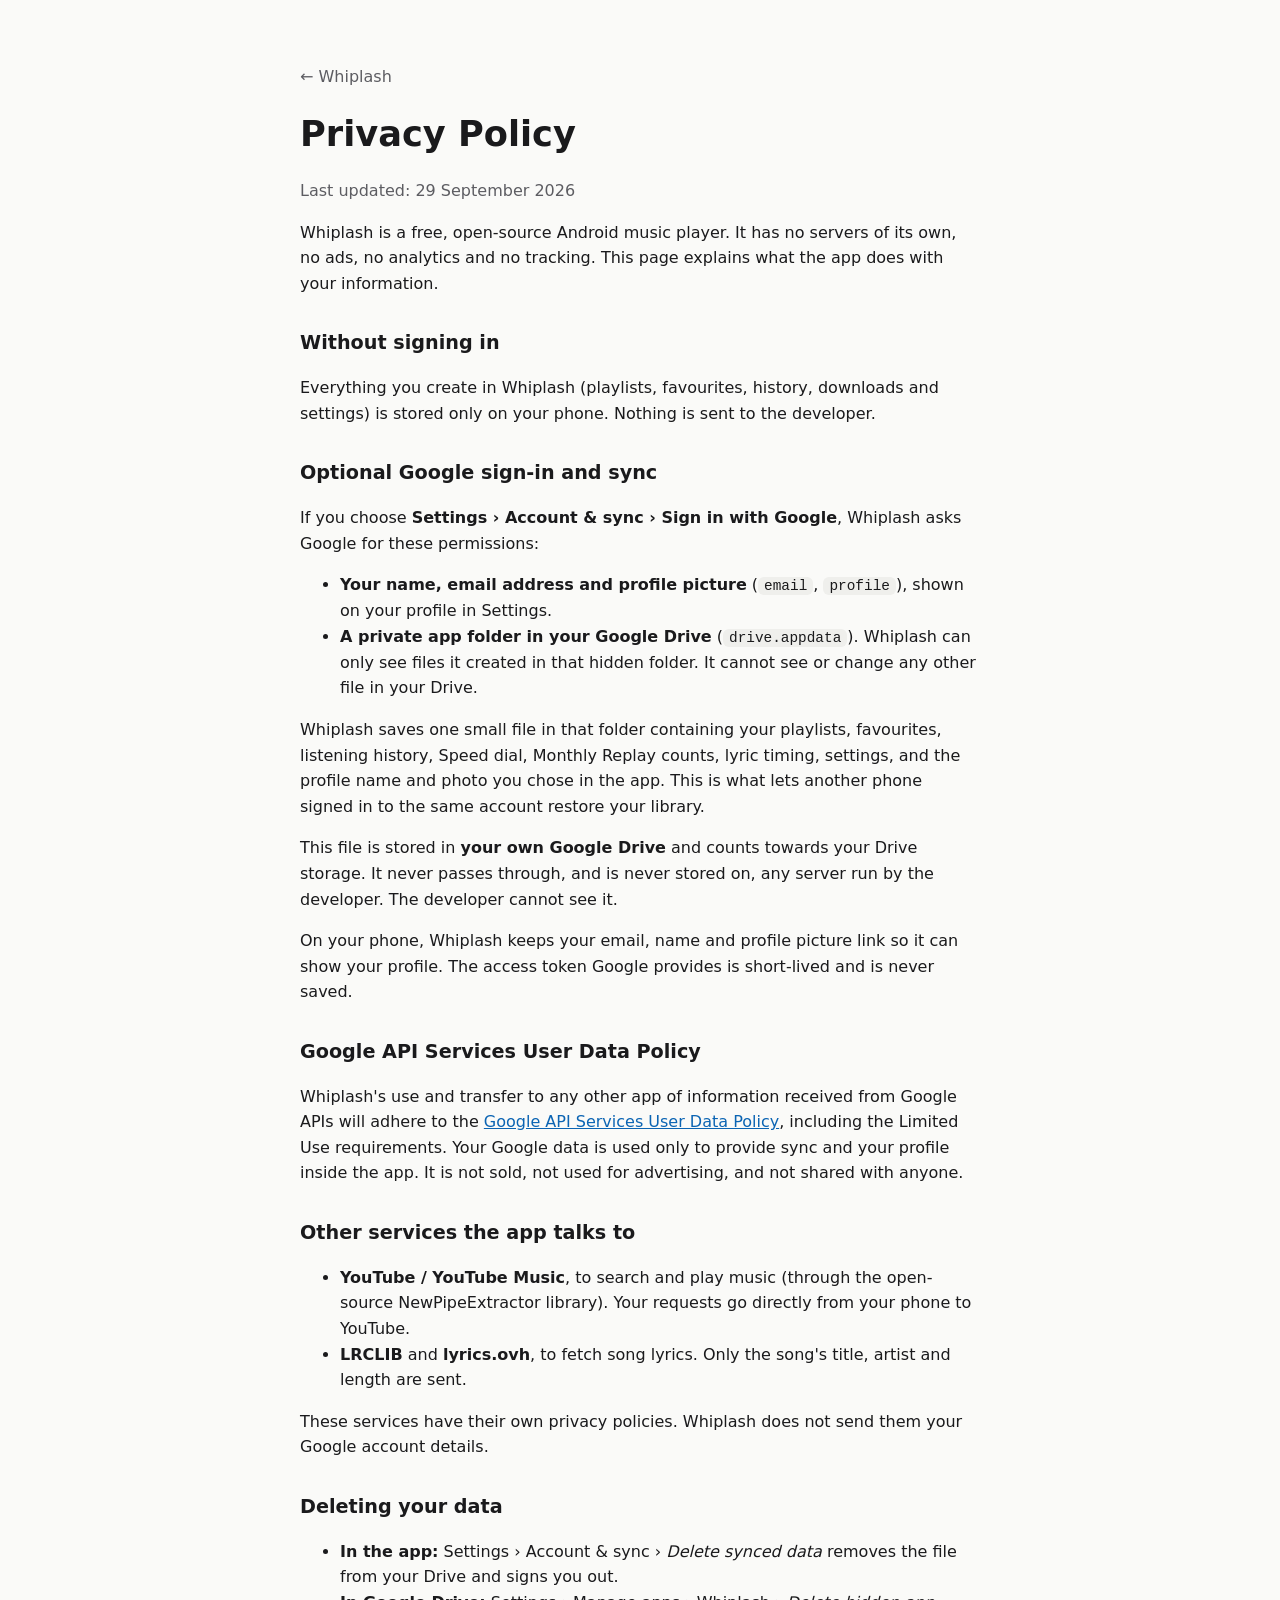
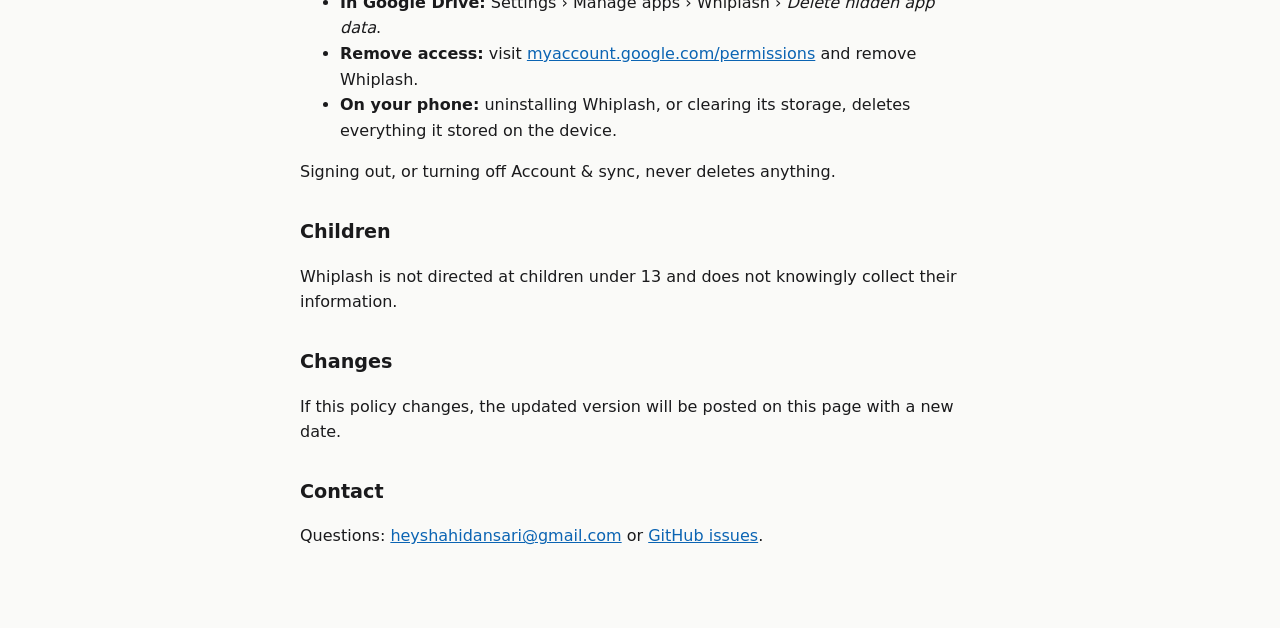
==== docs/privacy.html @ 2f2347d3 "Add optional Google Drive sync, account profile and policy pages - Settings > Account & sync: option" ====
<!doctype html>
<html lang="en">
<head>
<meta charset="utf-8">
<meta name="viewport" content="width=device-width, initial-scale=1">
<title>Privacy Policy · Whiplash</title>
<link rel="stylesheet" href="style.css">
</head>
<body>
<main>
<p class="back"><a href="./">← Whiplash</a></p>
<h1>Privacy Policy</h1>
<p class="muted">Last updated: 29 September 2026</p>

<p>Whiplash is a free, open-source Android music player. It has no servers of its own, no ads, no analytics and no tracking. This page explains what the app does with your information.</p>

<h2>Without signing in</h2>
<p>Everything you create in Whiplash (playlists, favourites, history, downloads and settings) is stored only on your phone. Nothing is sent to the developer.</p>

<h2>Optional Google sign-in and sync</h2>
<p>If you choose <strong>Settings › Account &amp; sync › Sign in with Google</strong>, Whiplash asks Google for these permissions:</p>
<ul>
  <li><strong>Your name, email address and profile picture</strong> (<code>email</code>, <code>profile</code>), shown on your profile in Settings.</li>
  <li><strong>A private app folder in your Google Drive</strong> (<code>drive.appdata</code>). Whiplash can only see files it created in that hidden folder. It cannot see or change any other file in your Drive.</li>
</ul>
<p>Whiplash saves one small file in that folder containing your playlists, favourites, listening history, Speed dial, Monthly Replay counts, lyric timing, settings, and the profile name and photo you chose in the app. This is what lets another phone signed in to the same account restore your library.</p>
<p>This file is stored in <strong>your own Google Drive</strong> and counts towards your Drive storage. It never passes through, and is never stored on, any server run by the developer. The developer cannot see it.</p>
<p>On your phone, Whiplash keeps your email, name and profile picture link so it can show your profile. The access token Google provides is short-lived and is never saved.</p>

<h2>Google API Services User Data Policy</h2>
<p>Whiplash's use and transfer to any other app of information received from Google APIs will adhere to the <a href="https://developers.google.com/terms/api-services-user-data-policy">Google API Services User Data Policy</a>, including the Limited Use requirements. Your Google data is used only to provide sync and your profile inside the app. It is not sold, not used for advertising, and not shared with anyone.</p>

<h2>Other services the app talks to</h2>
<ul>
  <li><strong>YouTube / YouTube Music</strong>, to search and play music (through the open-source NewPipeExtractor library). Your requests go directly from your phone to YouTube.</li>
  <li><strong>LRCLIB</strong> and <strong>lyrics.ovh</strong>, to fetch song lyrics. Only the song's title, artist and length are sent.</li>
</ul>
<p>These services have their own privacy policies. Whiplash does not send them your Google account details.</p>

<h2>Deleting your data</h2>
<ul>
  <li><strong>In the app:</strong> Settings › Account &amp; sync › <em>Delete synced data</em> removes the file from your Drive and signs you out.</li>
  <li><strong>In Google Drive:</strong> Settings › Manage apps › Whiplash › <em>Delete hidden app data</em>.</li>
  <li><strong>Remove access:</strong> visit <a href="https://myaccount.google.com/permissions">myaccount.google.com/permissions</a> and remove Whiplash.</li>
  <li><strong>On your phone:</strong> uninstalling Whiplash, or clearing its storage, deletes everything it stored on the device.</li>
</ul>
<p>Signing out, or turning off Account &amp; sync, never deletes anything.</p>

<h2>Children</h2>
<p>Whiplash is not directed at children under 13 and does not knowingly collect their information.</p>

<h2>Changes</h2>
<p>If this policy changes, the updated version will be posted on this page with a new date.</p>

<h2>Contact</h2>
<p>Questions: <a href="mailto:heyshahidansari@gmail.com">heyshahidansari@gmail.com</a> or <a href="https://github.com/shahidthisside/Whiplash/issues">GitHub issues</a>.</p>
</main>
</body>
</html>
---- docs/style.css ----
:root { color-scheme: dark light; --bg: #0b0b0c; --fg: #ecebe6; --muted: #a3a29c; --accent: #7cc4ff; --card: #17171a; }
@media (prefers-color-scheme: light) { :root { --bg: #fafaf8; --fg: #1a1a1c; --muted: #5d5d62; --accent: #0b64b3; --card: #efefec; } }
* { box-sizing: border-box; }
body { margin: 0; background: var(--bg); color: var(--fg); font: 16px/1.6 system-ui, -apple-system, "Segoe UI", Roboto, sans-serif; }
main { max-width: 720px; margin: 0 auto; padding: 48px 20px 64px; }
h1 { font-size: 2.2rem; margin: 0 0 8px; }
h2 { font-size: 1.2rem; margin: 32px 0 8px; }
a { color: var(--accent); }
code { background: var(--card); padding: 1px 6px; border-radius: 6px; font-size: 0.9em; }
.muted, .back { color: var(--muted); }
.back a { color: var(--muted); text-decoration: none; }
.lead { font-size: 1.15rem; color: var(--muted); }
.actions { margin: 28px 0; display: flex; gap: 12px; flex-wrap: wrap; }
.button { display: inline-block; padding: 12px 22px; border-radius: 999px; background: var(--fg); color: var(--bg); text-decoration: none; font-weight: 600; }
.button.ghost { background: var(--card); color: var(--fg); }
footer { margin-top: 48px; color: var(--muted); font-size: 0.9rem; }
footer a { color: var(--muted); }
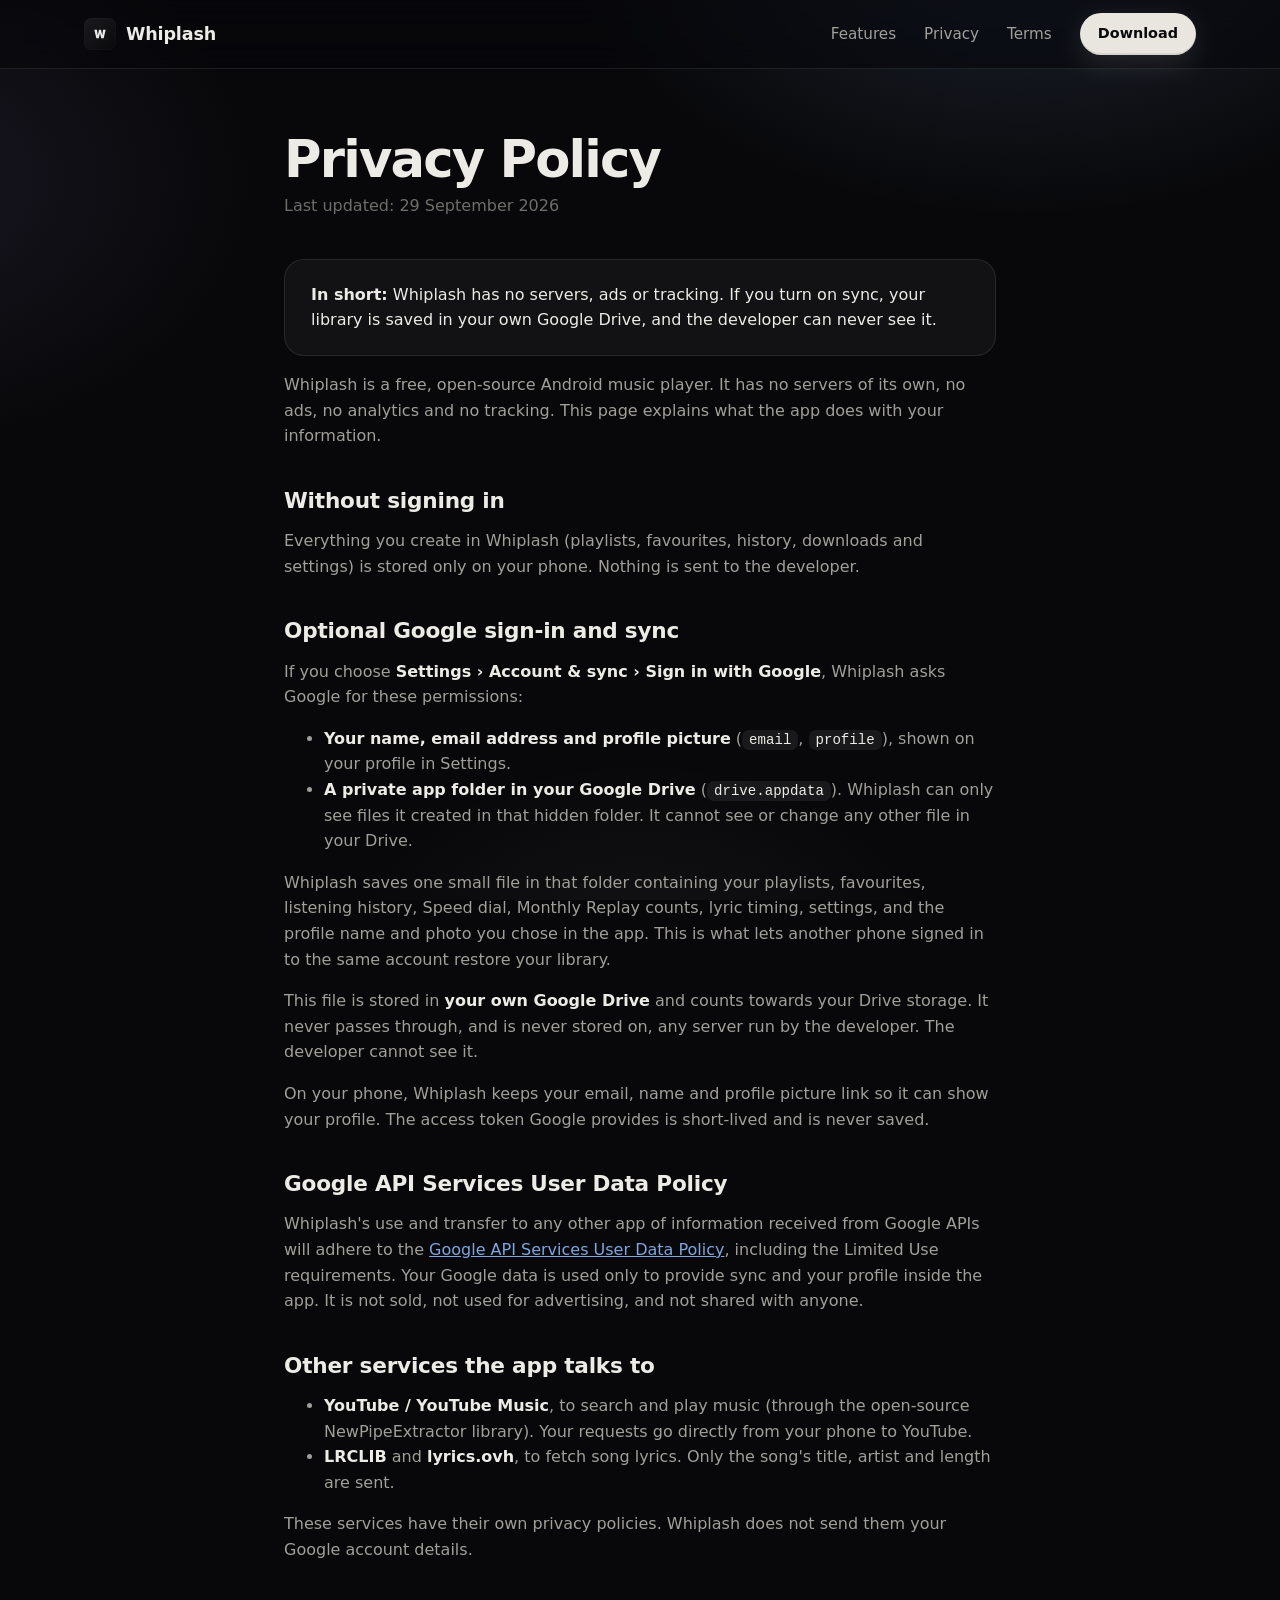
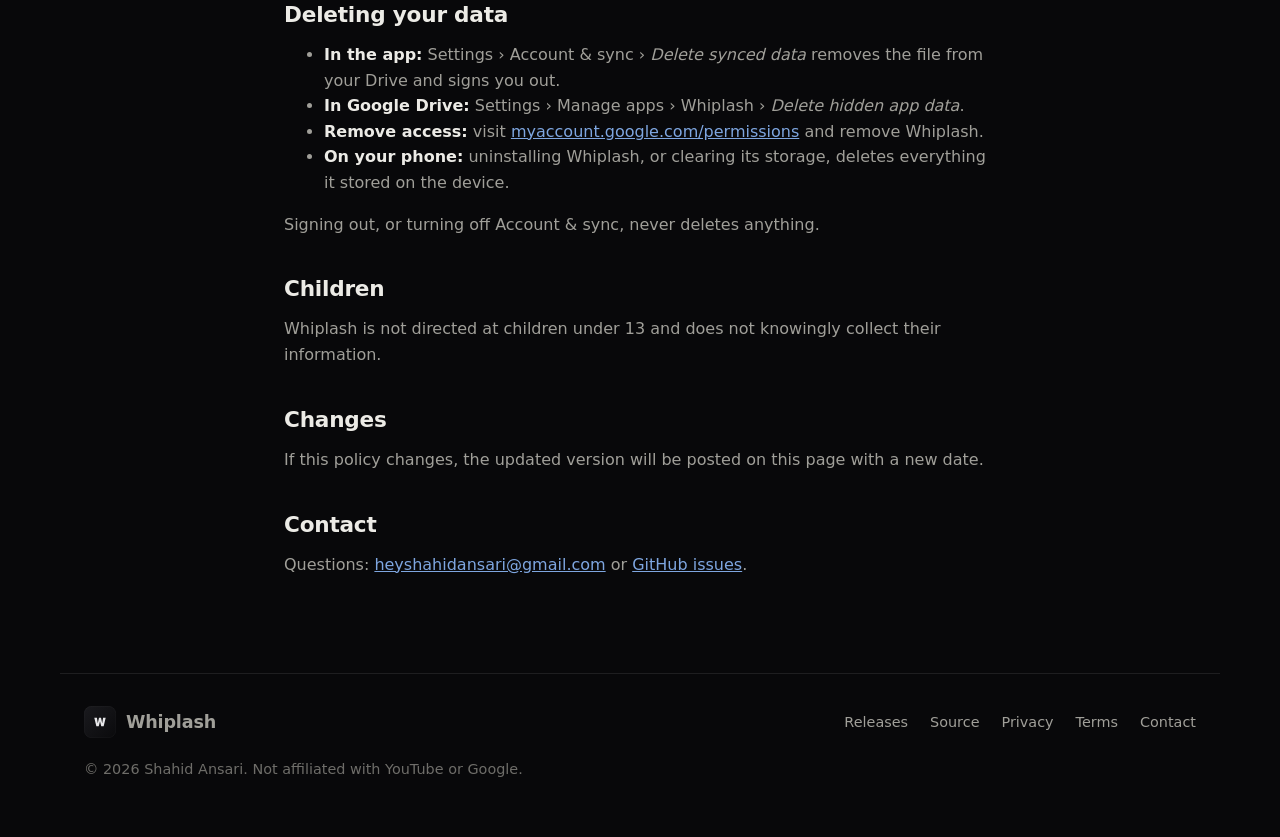
==== commit a0397f41: "Redesign website: dark landing page with screenshots, download and FAQ - New hero with app logo, liv" ====
--- a/docs/privacy.html
+++ b/docs/privacy.html
@@ -4,13 +4,28 @@
 <meta charset="utf-8">
 <meta name="viewport" content="width=device-width, initial-scale=1">
 <title>Privacy Policy · Whiplash</title>
+<link rel="icon" href="assets/logo.svg" type="image/svg+xml">
+<meta name="theme-color" content="#08080a">
 <link rel="stylesheet" href="style.css">
 </head>
 <body>
-<main>
-<p class="back"><a href="./">← Whiplash</a></p>
+<a class="skip" href="#main">Skip to content</a>
+<div class="aurora" aria-hidden="true"></div>
+<header class="nav scrolled">
+  <div class="wrap">
+    <a class="brand" href="./"><img src="assets/logo.svg" alt="" width="32" height="32">Whiplash</a>
+    <nav class="nav-links" aria-label="Main">
+      <a href="./#features">Features</a>
+      <a href="privacy.html">Privacy</a>
+      <a href="terms.html">Terms</a>
+      <a class="btn small" href="https://github.com/shahidthisside/Whiplash/releases/latest">Download</a>
+    </nav>
+  </div>
+</header>
+<main id="main" class="doc">
 <h1>Privacy Policy</h1>
-<p class="muted">Last updated: 29 September 2026</p>
+<p class="updated">Last updated: 29 September 2026</p>
+<div class="summary"><p><strong>In short:</strong> Whiplash has no servers, ads or tracking. If you turn on sync, your library is saved in your own Google Drive, and the developer can never see it.</p></div>
 
 <p>Whiplash is a free, open-source Android music player. It has no servers of its own, no ads, no analytics and no tracking. This page explains what the app does with your information.</p>
 
@@ -55,5 +70,18 @@
 <h2>Contact</h2>
 <p>Questions: <a href="mailto:heyshahidansari@gmail.com">heyshahidansari@gmail.com</a> or <a href="https://github.com/shahidthisside/Whiplash/issues">GitHub issues</a>.</p>
 </main>
+<footer>
+  <div class="wrap">
+    <a class="brand" href="./"><img src="assets/logo.svg" alt="" width="28" height="28">Whiplash</a>
+    <nav aria-label="Footer">
+      <a href="https://github.com/shahidthisside/Whiplash/releases">Releases</a>
+      <a href="https://github.com/shahidthisside/Whiplash">Source</a>
+      <a href="privacy.html">Privacy</a>
+      <a href="terms.html">Terms</a>
+      <a href="mailto:heyshahidansari@gmail.com">Contact</a>
+    </nav>
+    <p style="margin:0;width:100%">© 2026 Shahid Ansari. Not affiliated with YouTube or Google.</p>
+  </div>
+</footer>
 </body>
 </html>
--- a/docs/style.css
+++ b/docs/style.css
@@ -1,17 +1,277 @@
-:root { color-scheme: dark light; --bg: #0b0b0c; --fg: #ecebe6; --muted: #a3a29c; --accent: #7cc4ff; --card: #17171a; }
-@media (prefers-color-scheme: light) { :root { --bg: #fafaf8; --fg: #1a1a1c; --muted: #5d5d62; --accent: #0b64b3; --card: #efefec; } }
+/* Whiplash site — graphite + cream, matching the app. */
+:root {
+  --bg: #08080a;
+  --bg-2: #0f0f12;
+  --card: rgba(255, 255, 255, 0.045);
+  --card-strong: rgba(255, 255, 255, 0.07);
+  --border: rgba(255, 255, 255, 0.09);
+  --fg: #ecebe6;
+  --muted: #a09f99;
+  --faint: #6e6d69;
+  --cream: #e8e6de;
+  --blue: #7ea6e0;
+  --violet: #b59cff;
+  --radius: 22px;
+  --max: 1160px;
+  --font: "Inter", ui-sans-serif, system-ui, -apple-system, "Segoe UI", Roboto, sans-serif;
+}
+
 * { box-sizing: border-box; }
-body { margin: 0; background: var(--bg); color: var(--fg); font: 16px/1.6 system-ui, -apple-system, "Segoe UI", Roboto, sans-serif; }
-main { max-width: 720px; margin: 0 auto; padding: 48px 20px 64px; }
-h1 { font-size: 2.2rem; margin: 0 0 8px; }
-h2 { font-size: 1.2rem; margin: 32px 0 8px; }
-a { color: var(--accent); }
-code { background: var(--card); padding: 1px 6px; border-radius: 6px; font-size: 0.9em; }
-.muted, .back { color: var(--muted); }
-.back a { color: var(--muted); text-decoration: none; }
-.lead { font-size: 1.15rem; color: var(--muted); }
-.actions { margin: 28px 0; display: flex; gap: 12px; flex-wrap: wrap; }
-.button { display: inline-block; padding: 12px 22px; border-radius: 999px; background: var(--fg); color: var(--bg); text-decoration: none; font-weight: 600; }
-.button.ghost { background: var(--card); color: var(--fg); }
-footer { margin-top: 48px; color: var(--muted); font-size: 0.9rem; }
-footer a { color: var(--muted); }
+html { scroll-behavior: smooth; -webkit-text-size-adjust: 100%; }
+body {
+  margin: 0;
+  background: var(--bg);
+  color: var(--fg);
+  font: 16px/1.6 var(--font);
+  -webkit-font-smoothing: antialiased;
+  overflow-x: hidden;
+}
+img { max-width: 100%; height: auto; display: block; }
+a { color: inherit; }
+:focus-visible { outline: 2px solid var(--cream); outline-offset: 3px; border-radius: 8px; }
+
+.skip { position: absolute; left: -999px; top: 8px; background: var(--cream); color: #000; padding: 8px 14px; border-radius: 999px; z-index: 100; }
+.skip:focus { left: 12px; }
+
+.wrap { max-width: var(--max); margin: 0 auto; padding: 0 24px; }
+
+/* ---------- Background glow ---------- */
+.aurora {
+  position: fixed; inset: 0; z-index: -1; pointer-events: none;
+  background:
+    radial-gradient(60vmax 40vmax at 80% -10%, rgba(126, 166, 224, 0.18), transparent 60%),
+    radial-gradient(50vmax 35vmax at -10% 20%, rgba(181, 156, 255, 0.10), transparent 60%),
+    radial-gradient(40vmax 30vmax at 50% 110%, rgba(232, 230, 222, 0.06), transparent 60%),
+    var(--bg);
+}
+.grain {
+  position: fixed; inset: 0; z-index: -1; pointer-events: none; opacity: 0.035;
+  background-image: url("data:image/svg+xml,%3Csvg xmlns='http://www.w3.org/2000/svg' width='160' height='160'%3E%3Cfilter id='n'%3E%3CfeTurbulence type='fractalNoise' baseFrequency='.9' numOctaves='3'/%3E%3C/filter%3E%3Crect width='100%25' height='100%25' filter='url(%23n)'/%3E%3C/svg%3E");
+}
+
+/* ---------- Nav ---------- */
+.nav {
+  position: sticky; top: 0; z-index: 50;
+  backdrop-filter: saturate(160%) blur(16px);
+  -webkit-backdrop-filter: saturate(160%) blur(16px);
+  background: rgba(8, 8, 10, 0.6);
+  border-bottom: 1px solid transparent;
+  transition: border-color .3s;
+}
+.nav.scrolled { border-bottom-color: var(--border); }
+.nav .wrap { display: flex; align-items: center; justify-content: space-between; height: 68px; }
+.brand { display: flex; align-items: center; gap: 10px; text-decoration: none; font-weight: 700; letter-spacing: -0.01em; font-size: 1.1rem; }
+.brand img { width: 32px; height: 32px; }
+.nav-links { display: flex; align-items: center; gap: 28px; }
+.nav-links a { text-decoration: none; color: var(--muted); font-size: 0.95rem; transition: color .2s; }
+.nav-links a:hover { color: var(--fg); }
+.nav-links .btn { color: #0a0a0c; }
+
+/* ---------- Buttons ---------- */
+.btn {
+  display: inline-flex; align-items: center; gap: 10px;
+  padding: 14px 26px; border-radius: 999px;
+  background: var(--cream); color: #0a0a0c;
+  font-weight: 600; text-decoration: none; font-size: 1rem;
+  box-shadow: 0 8px 30px rgba(232, 230, 222, 0.14), inset 0 -2px 0 rgba(0,0,0,.08);
+  transition: transform .2s ease, box-shadow .2s ease;
+}
+.btn:hover { transform: translateY(-2px); box-shadow: 0 14px 40px rgba(232, 230, 222, 0.22); }
+.btn svg { width: 20px; height: 20px; }
+.btn.small { padding: 9px 18px; font-size: 0.9rem; }
+.btn.ghost {
+  background: var(--card); color: var(--fg); box-shadow: none;
+  border: 1px solid var(--border);
+}
+.btn.ghost:hover { background: var(--card-strong); }
+
+/* ---------- Hero ---------- */
+.hero { padding: 72px 0 40px; }
+.hero .wrap { display: grid; grid-template-columns: 1.05fr 0.95fr; gap: 48px; align-items: center; }
+.pill {
+  display: inline-flex; align-items: center; gap: 8px;
+  padding: 6px 14px 6px 8px; border-radius: 999px;
+  background: var(--card); border: 1px solid var(--border);
+  color: var(--muted); font-size: 0.85rem; text-decoration: none;
+}
+.pill .dot { width: 8px; height: 8px; border-radius: 50%; background: #5bd68a; box-shadow: 0 0 10px #5bd68a; margin-left: 6px; }
+h1 {
+  font-size: clamp(2.6rem, 6vw, 4.6rem);
+  line-height: 1.02; letter-spacing: -0.035em; margin: 22px 0 20px; font-weight: 800;
+}
+.gradient-text {
+  background: linear-gradient(100deg, #ffffff 0%, #e8e6de 35%, var(--blue) 70%, var(--violet) 100%);
+  -webkit-background-clip: text; background-clip: text; color: transparent;
+}
+.lead { font-size: clamp(1.05rem, 1.6vw, 1.25rem); color: var(--muted); max-width: 34em; margin: 0 0 32px; }
+.cta { display: flex; flex-wrap: wrap; gap: 14px; align-items: center; }
+.meta { margin-top: 18px; color: var(--faint); font-size: 0.88rem; }
+.meta span + span::before { content: "·"; margin: 0 8px; }
+
+/* Phones */
+.phones { position: relative; height: 620px; }
+.phone {
+  position: absolute; width: 270px; aspect-ratio: 1080 / 2340;
+  border-radius: 40px; padding: 9px;
+  background: linear-gradient(145deg, #2a2a2f, #121215);
+  box-shadow: 0 40px 80px rgba(0,0,0,.55), 0 0 0 1px rgba(255,255,255,.08), inset 0 0 0 1px rgba(255,255,255,.04);
+}
+.phone img { width: 100%; height: 100% !important; object-fit: cover; object-position: top; border-radius: 32px; }
+.phone.front { right: 90px; top: 0; z-index: 2; animation: float 8s ease-in-out infinite; }
+.phone.back { right: -10px; top: 70px; transform: rotate(7deg) scale(.92); opacity: .9; filter: saturate(.9); animation: float2 9s ease-in-out infinite; }
+.glow { position: absolute; inset: 20% 5% 10% 20%; background: radial-gradient(closest-side, rgba(126,166,224,.35), transparent); filter: blur(40px); z-index: 0; }
+@keyframes float { 0%, 100% { transform: translateY(0); } 50% { transform: translateY(-12px); } }
+@keyframes float2 { 0%, 100% { transform: rotate(7deg) scale(.92) translateY(0); } 50% { transform: rotate(7deg) scale(.92) translateY(10px); } }
+
+/* ---------- Sections ---------- */
+section { padding: 96px 0; }
+.eyebrow { color: var(--blue); font-weight: 600; font-size: 0.85rem; letter-spacing: 0.14em; text-transform: uppercase; margin: 0 0 12px; }
+h2 { font-size: clamp(2rem, 4vw, 3rem); line-height: 1.08; letter-spacing: -0.03em; margin: 0 0 16px; font-weight: 750; }
+.section-lead { color: var(--muted); font-size: 1.1rem; max-width: 40em; margin: 0 0 48px; }
+.center { text-align: center; }
+.center .section-lead { margin-left: auto; margin-right: auto; }
+
+/* Feature grid */
+.grid { display: grid; grid-template-columns: repeat(3, 1fr); gap: 18px; }
+.card {
+  background: var(--card); border: 1px solid var(--border); border-radius: var(--radius);
+  padding: 28px; position: relative; overflow: hidden;
+  transition: transform .25s ease, border-color .25s ease, background .25s ease;
+}
+.card:hover { transform: translateY(-4px); border-color: rgba(255,255,255,.16); background: var(--card-strong); }
+.card h3 { margin: 18px 0 8px; font-size: 1.15rem; letter-spacing: -0.01em; }
+.card p { margin: 0; color: var(--muted); font-size: 0.97rem; }
+.icon {
+  position: relative; width: 46px; height: 46px; border-radius: 14px; display: grid; place-items: center;
+  color: var(--tint); isolation: isolate;
+}
+/* Tinted tile: a pseudo-element works on every browser, unlike color-mix(). */
+.icon::before { content: ""; position: absolute; inset: 0; border-radius: inherit; background: var(--tint); opacity: .16; z-index: -1; }
+.icon svg { width: 24px; height: 24px; }
+
+/* Showcase */
+.showcase { display: grid; grid-template-columns: repeat(4, 1fr); gap: 22px; align-items: start; }
+.shot { margin: 0; }
+.shot .frame {
+  border-radius: 30px; padding: 7px; background: linear-gradient(145deg, #26262b, #111114);
+  box-shadow: 0 24px 60px rgba(0,0,0,.5), 0 0 0 1px rgba(255,255,255,.07);
+  transition: transform .3s ease;
+}
+.shot:nth-child(even) { margin-top: 48px; }
+.shot:hover .frame { transform: translateY(-6px); }
+.shot img { border-radius: 24px; aspect-ratio: 1080 / 2340; object-fit: cover; object-position: top; width: 100%; }
+.shot figcaption { margin-top: 14px; text-align: center; color: var(--muted); font-size: 0.92rem; }
+.shot figcaption strong { display: block; color: var(--fg); font-size: 1rem; }
+
+/* Sync split */
+.split { display: grid; grid-template-columns: 1fr 1fr; gap: 56px; align-items: center; }
+.checks { list-style: none; padding: 0; margin: 28px 0 0; display: grid; gap: 14px; }
+.checks li { display: flex; gap: 14px; align-items: flex-start; color: var(--muted); }
+.checks li strong { color: var(--fg); }
+.checks svg { flex: none; width: 22px; height: 22px; color: #5bd68a; margin-top: 2px; }
+.sync-visual {
+  position: relative; border-radius: 28px; padding: 32px;
+  background: linear-gradient(160deg, rgba(126,166,224,.12), rgba(181,156,255,.06) 60%, transparent), var(--card);
+  border: 1px solid var(--border);
+}
+.device-row { display: flex; align-items: center; justify-content: space-between; gap: 12px; }
+.mini-device {
+  flex: 1; border-radius: 18px; padding: 16px; background: rgba(0,0,0,.35); border: 1px solid var(--border);
+  text-align: center; font-size: .9rem; color: var(--muted);
+}
+.mini-device b { display: block; color: var(--fg); font-size: 1rem; margin-bottom: 4px; }
+.cloud {
+  width: 76px; height: 76px; flex: none; border-radius: 22px; display: grid; place-items: center;
+  background: rgba(126,166,224,.16); color: var(--blue); box-shadow: 0 0 40px rgba(126,166,224,.25);
+}
+.cloud svg { width: 38px; height: 38px; }
+.line { height: 2px; flex: .5; background: linear-gradient(90deg, transparent, var(--blue), transparent); background-size: 200% 100%; animation: flow 2.4s linear infinite; opacity: .7; }
+@keyframes flow { from { background-position: 100% 0; } to { background-position: -100% 0; } }
+.profile-card { margin-top: 26px; display: flex; align-items: center; gap: 14px; padding: 16px; border-radius: 18px; background: rgba(0,0,0,.35); border: 1px solid var(--border); }
+.avatar { width: 48px; height: 48px; border-radius: 50%; background: linear-gradient(135deg, var(--blue), var(--violet)); display: grid; place-items: center; font-weight: 700; color: #0a0a0c; }
+.profile-card small { display: flex; align-items: center; gap: 6px; color: var(--muted); }
+.profile-card small::before { content: ""; width: 8px; height: 8px; border-radius: 50%; background: #5bd68a; }
+
+/* Stats strip */
+.stats { display: grid; grid-template-columns: repeat(4, 1fr); gap: 18px; margin-top: 8px; }
+.stat { text-align: center; padding: 26px 12px; border-radius: var(--radius); background: var(--card); border: 1px solid var(--border); }
+.stat b { display: block; font-size: 2rem; letter-spacing: -0.03em; }
+.stat span { color: var(--muted); font-size: .92rem; }
+
+/* FAQ */
+.faq { max-width: 780px; margin: 0 auto; display: grid; gap: 12px; }
+details { background: var(--card); border: 1px solid var(--border); border-radius: 18px; padding: 0 22px; transition: background .2s; }
+details[open] { background: var(--card-strong); }
+summary { cursor: pointer; list-style: none; padding: 20px 0; font-weight: 600; display: flex; justify-content: space-between; gap: 16px; }
+summary::-webkit-details-marker { display: none; }
+summary::after { content: "+"; color: var(--muted); font-size: 1.4rem; line-height: 1; transition: transform .2s; }
+details[open] summary::after { transform: rotate(45deg); }
+details p { margin: 0 0 20px; color: var(--muted); }
+
+/* Final CTA */
+.final {
+  text-align: center; border-radius: 32px; padding: 72px 24px;
+  background:
+    radial-gradient(60% 80% at 50% 0%, rgba(126,166,224,.22), transparent 70%),
+    var(--card);
+  border: 1px solid var(--border);
+}
+.final img { width: 84px; height: 84px; margin: 0 auto 22px; filter: drop-shadow(0 20px 40px rgba(0,0,0,.6)); }
+.final .cta { justify-content: center; }
+.final .section-lead { margin-left: auto; margin-right: auto; }
+
+/* Footer */
+footer { padding: 48px 0 56px; color: var(--faint); font-size: .9rem; }
+footer .wrap { display: flex; flex-wrap: wrap; gap: 20px; justify-content: space-between; align-items: center; border-top: 1px solid var(--border); padding-top: 32px; }
+footer nav { display: flex; gap: 22px; flex-wrap: wrap; }
+footer a { color: var(--muted); text-decoration: none; }
+footer a:hover { color: var(--fg); }
+
+/* Legal pages */
+.doc { max-width: 760px; margin: 0 auto; padding: 64px 24px 32px; }
+.doc h1 { font-size: clamp(2.2rem, 5vw, 3.2rem); margin: 0 0 8px; }
+.doc .updated { color: var(--faint); margin: 0 0 40px; }
+.doc h2 { font-size: 1.35rem; margin: 40px 0 10px; letter-spacing: -0.01em; }
+.doc p, .doc li { color: var(--muted); }
+.doc strong { color: var(--fg); }
+.doc a { color: var(--blue); }
+.doc code { background: var(--card-strong); padding: 2px 7px; border-radius: 7px; font-size: .88em; color: var(--fg); }
+.doc .summary { background: var(--card); border: 1px solid var(--border); border-radius: 20px; padding: 22px 26px; margin-bottom: 8px; }
+.doc .summary p { margin: 0; color: var(--fg); }
+
+/* Reveal on scroll */
+.js .reveal { opacity: 0; transform: translateY(24px); transition: opacity .7s ease, transform .7s ease; }
+.js .reveal.in { opacity: 1; transform: none; }
+
+/* ---------- Responsive ---------- */
+@media (max-width: 960px) {
+  .hero .wrap, .split { grid-template-columns: 1fr; }
+  .hero { padding-top: 40px; text-align: center; }
+  .lead { margin-left: auto; margin-right: auto; }
+  .cta { justify-content: center; }
+  .phones { height: 540px; max-width: 420px; margin: 0 auto; width: 100%; }
+  .phone { width: 230px; }
+  .phone.front { right: auto; left: 20px; }
+  .phone.back { right: 10px; }
+  .grid { grid-template-columns: 1fr 1fr; }
+  .showcase { grid-template-columns: 1fr 1fr; }
+  .stats { grid-template-columns: 1fr 1fr; }
+  .nav-links a:not(.btn) { display: none; }
+}
+@media (max-width: 600px) {
+  section { padding: 72px 0; }
+  .grid { grid-template-columns: 1fr; }
+  .phones { height: 470px; }
+  .phone { width: 200px; border-radius: 32px; }
+  .phone img { border-radius: 25px; }
+  .phone.front { left: 0; }
+  .phone.back { right: 0; }
+  .shot:nth-child(even) { margin-top: 24px; }
+  .device-row { flex-direction: column; }
+  .line { width: 2px; height: 26px; flex: none; }
+}
+@media (prefers-reduced-motion: reduce) {
+  *, *::before, *::after { animation: none !important; transition: none !important; }
+  .js .reveal { opacity: 1; transform: none; }
+  html { scroll-behavior: auto; }
+}
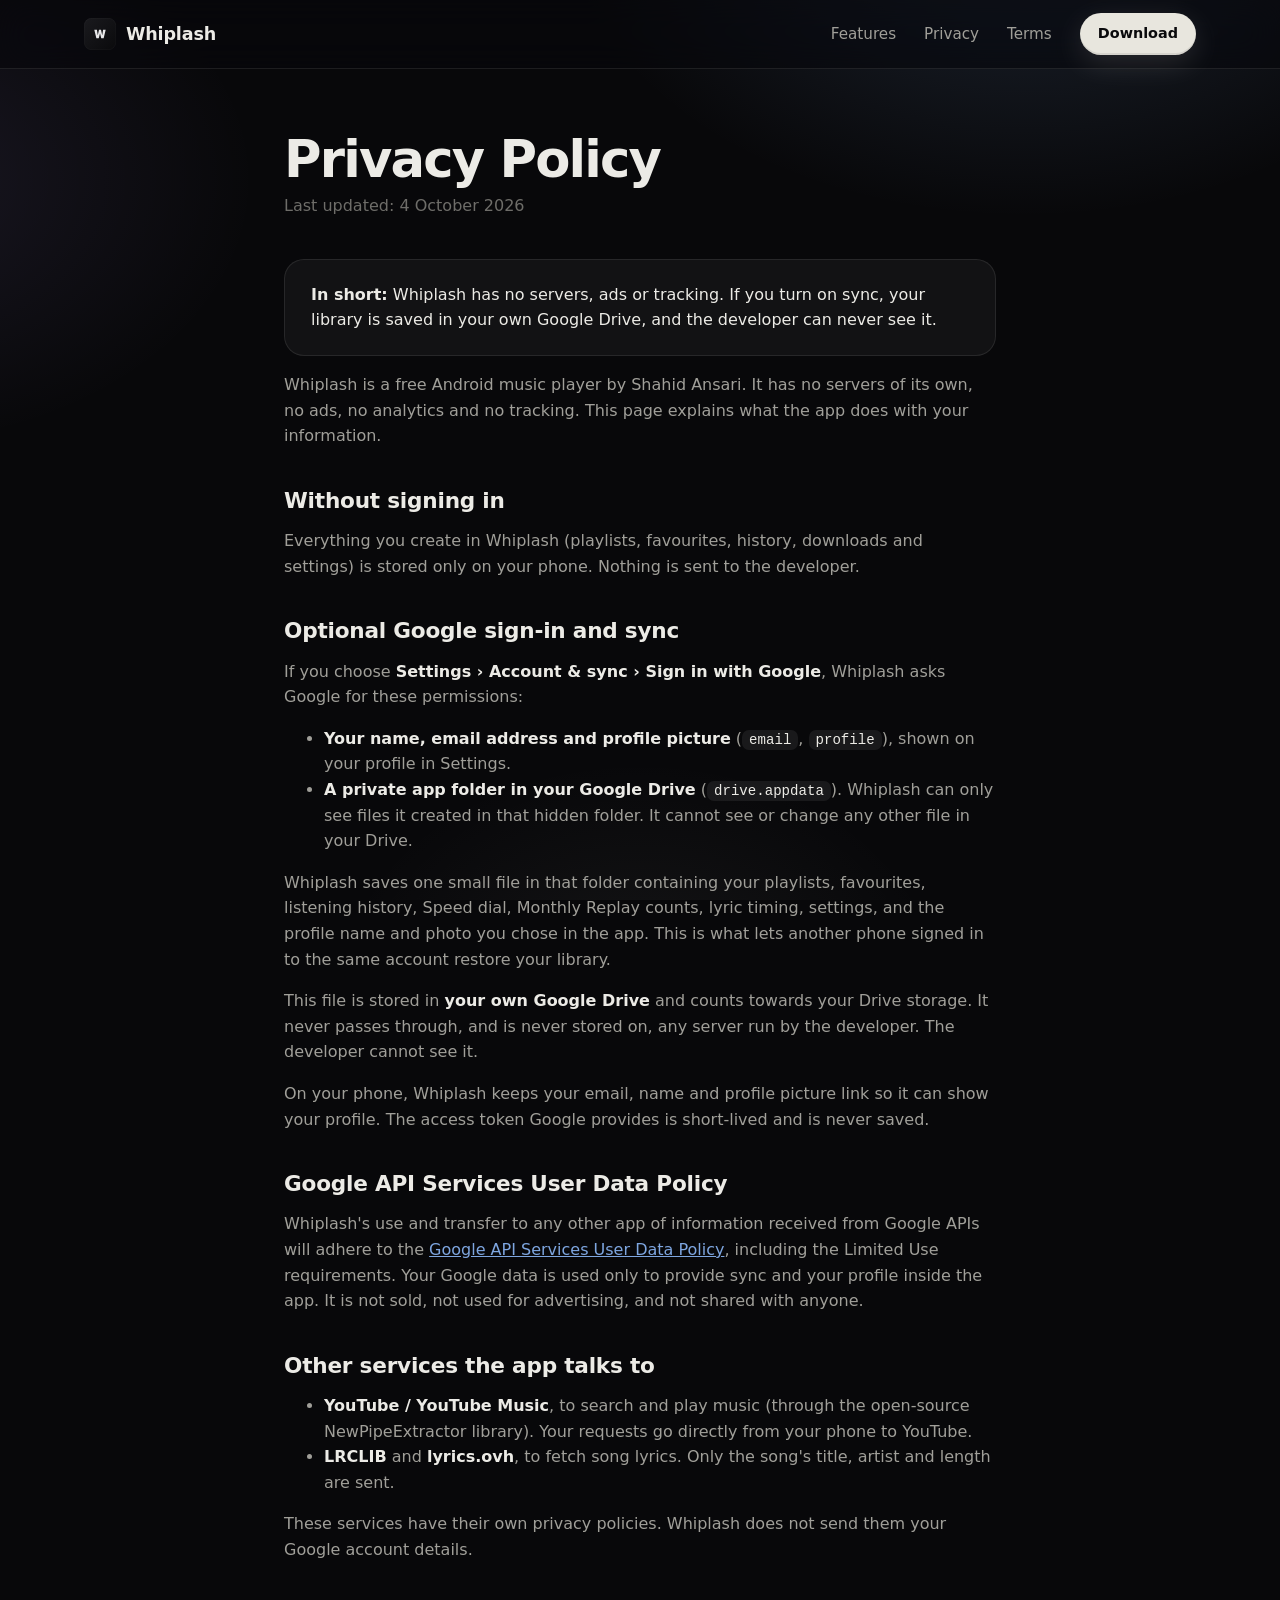
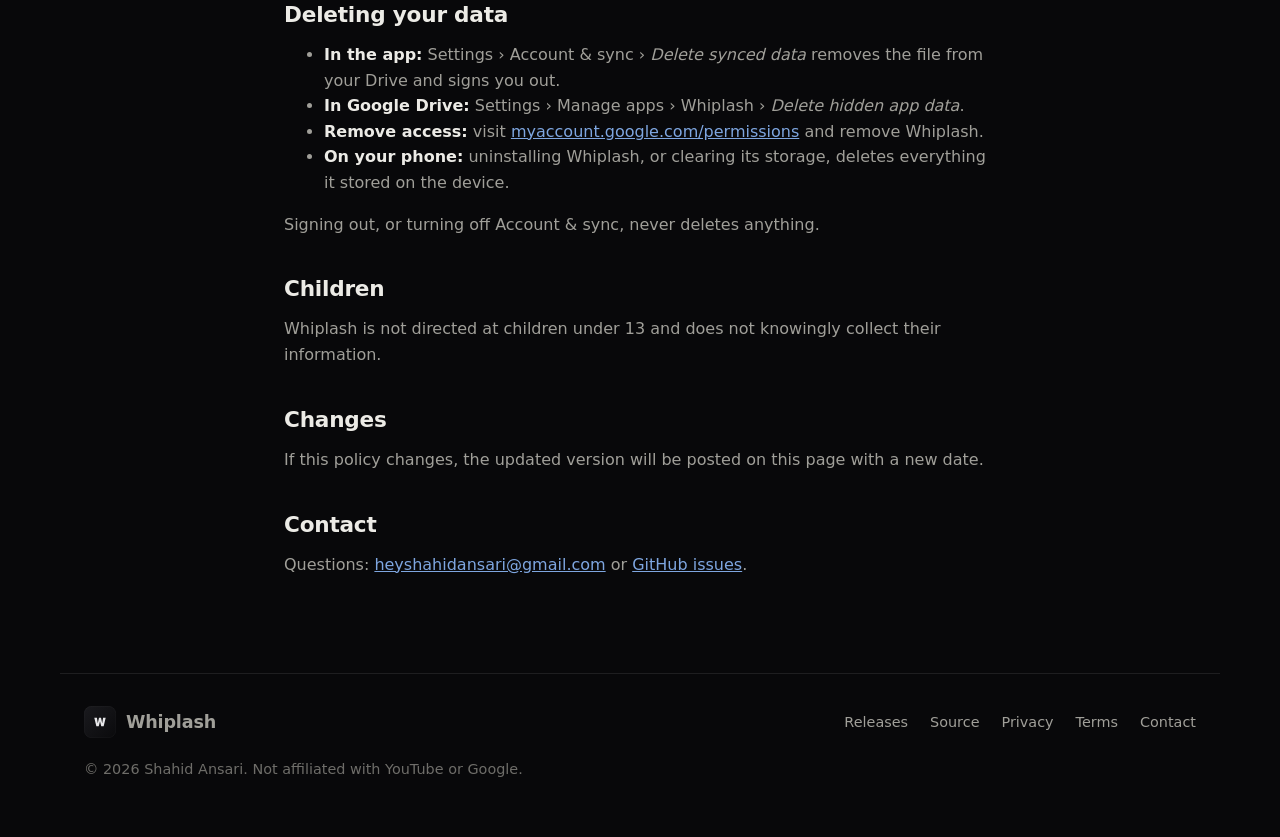
==== commit d9b42e50: "Update the website for 1.1.0 New autoplay and Quick Picks cards, current themes and lyrics, and the " ====
--- a/docs/privacy.html
+++ b/docs/privacy.html
@@ -24,10 +24,10 @@
 </header>
 <main id="main" class="doc">
 <h1>Privacy Policy</h1>
-<p class="updated">Last updated: 29 September 2026</p>
+<p class="updated">Last updated: 4 October 2026</p>
 <div class="summary"><p><strong>In short:</strong> Whiplash has no servers, ads or tracking. If you turn on sync, your library is saved in your own Google Drive, and the developer can never see it.</p></div>
 
-<p>Whiplash is a free, open-source Android music player. It has no servers of its own, no ads, no analytics and no tracking. This page explains what the app does with your information.</p>
+<p>Whiplash is a free Android music player by Shahid Ansari. It has no servers of its own, no ads, no analytics and no tracking. This page explains what the app does with your information.</p>
 
 <h2>Without signing in</h2>
 <p>Everything you create in Whiplash (playlists, favourites, history, downloads and settings) is stored only on your phone. Nothing is sent to the developer.</p>
